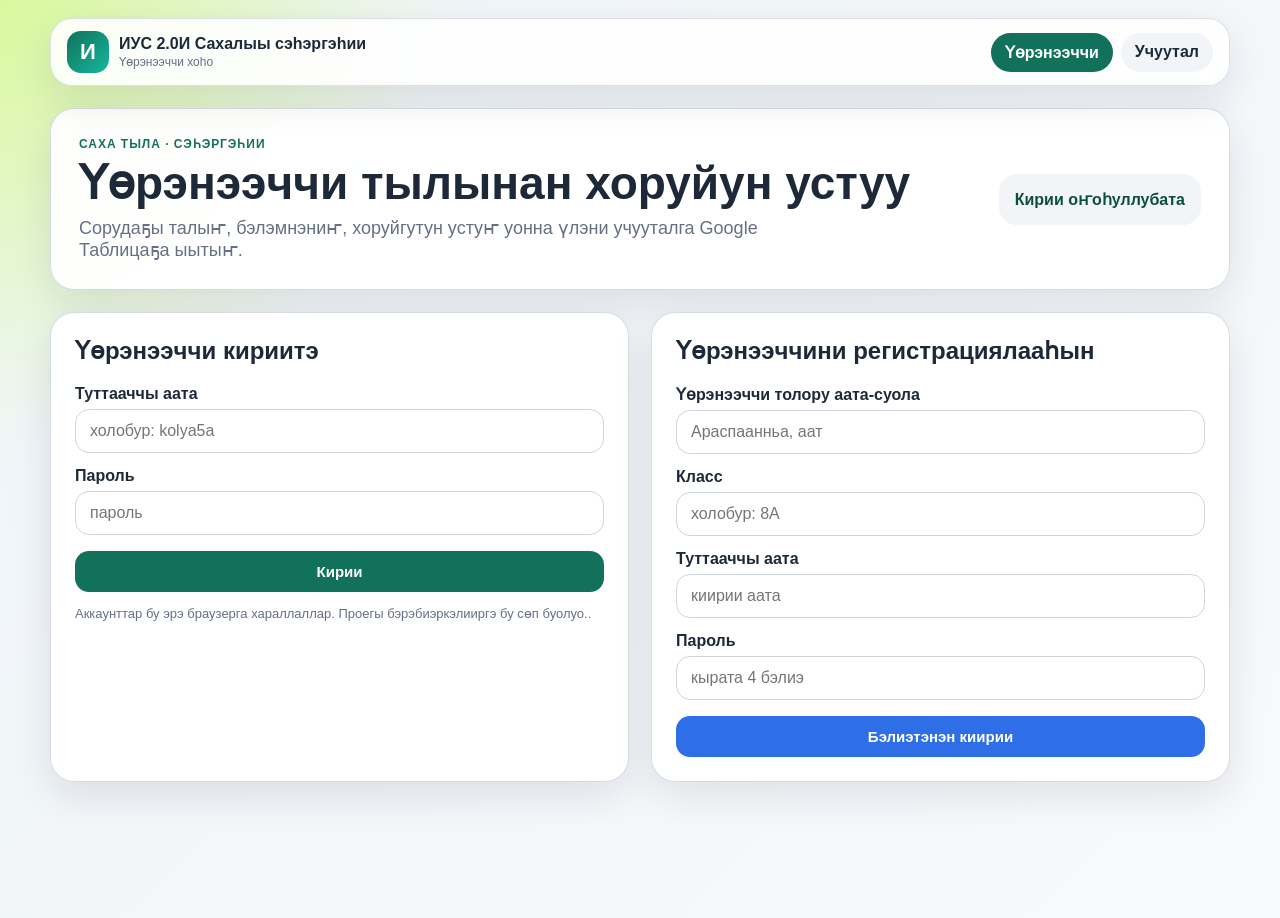
==== index.html @ 824a1661 "Update index.html" ====
<!DOCTYPE html>
<html lang="sah">
<head>
  <meta charset="UTF-8">
  <meta http-equiv="Cache-Control" content="no-cache, no-store, must-revalidate">
  <meta http-equiv="Pragma" content="no-cache">
  <meta http-equiv="Expires" content="0">
  <meta name="viewport" content="width=device-width, initial-scale=1.0">
  <title>ИУС 2.0 — ученик</title>
  <link rel="stylesheet" href="styles.css?v=20260622">
</head>
<body>
<header class="topbar">
  <a class="brand" href="index.html">
    <span class="brand-mark">И</span>
    <span><strong>ИУС 2.0И Сахалыы сэhэргэhии</strong><small>Үөрэнээччи хоhо</small></span>
  </a>
  <nav class="topnav">
    <a class="active" href="index.html">Үөрэнээччи</a>
    <a href="expert.html">Учуутал</a>
  </nav>
</header>

<main class="container wide">
  <section class="hero-card">
    <div>
      <p class="eyebrow">Саха тыла · сэһэргэһии</p>
      <h1>Үөрэнээччи тылынан хоруйун устуу</h1>
      <p class="lead">Сорудаҕы талыҥ, бэлэмнэниҥ, хоруйгутун устуҥ уонна үлэни учууталга Google Таблицаҕа ыытыҥ.</p>
    </div>
    <div class="status-card" id="session-status">Кирии оҥоһуллубата</div>
  </section>

  <section id="auth-view" class="grid two auth-grid">
    <div class="panel">
      <h2>Үөрэнээччи кириитэ</h2>
      <label>Туттааччы аата</label>
      <input id="login-name" type="text" placeholder="холобур: kolya5a" autocomplete="username">
      <label>Пароль</label>
      <input id="login-password" type="password" placeholder="пароль" autocomplete="current-password">
      <button class="primary full" onclick="loginUser()">Кирии</button>
      <p class="hint">Аккаунттар бу эрэ браузерга хараллаллар. Проегы бэрэбиэркэлииргэ бу сөп буолуо..</p>
    </div>
    <div class="panel">
      <h2>Үөрэнээччини регистрациялааһын</h2>
      <label>Үөрэнээччи толору аата-суола</label>
      <input id="reg-fullname" type="text" placeholder="Араспаанньа, аат">
      <label>Класс</label>
      <input id="reg-class" type="text" placeholder="холобур: 8А">
      <label>Туттааччы аата</label>
      <input id="reg-login" type="text" placeholder="киирии аата" autocomplete="username">
      <label>Пароль</label>
      <input id="reg-password" type="password" placeholder="кырата 4 бэлиэ" autocomplete="new-password">
      <button class="secondary full" onclick="registerUser()">Бэлиэтэнэн киирии</button>
    </div>
  </section>

  <section id="student-view" class="hidden">
    <div class="student-head panel compact">
      <div>
        <h2 id="student-title">Кабинет ученика</h2>
        <p class="muted" id="student-subtitle"></p>
      </div>
      <div class="student-actions">
        <button class="ghost" onclick="loadTasks(true)">🔄 Обновить задания</button>
        <button class="ghost" onclick="resetStudentProgress()">Сбросить</button>
        <button class="danger-light" onclick="logout()">Выйти</button>
      </div>
    </div>

    <div id="tabs" class="tabs" role="tablist" aria-label="Задания"></div>

    <div class="grid main-grid">
      <article id="task-content" class="task-box"></article>

      <aside class="controls-box">
        <div class="timer-card">
          <span id="timer-label">Бэлэмнэнии кэмэ</span>
          <strong id="time">01:00</strong>
        </div>
        <div class="buttons stacked">
          <button id="timer-btn" onclick="toggleTimer()">▶ Запустить таймер</button>
          <button id="ready-record-btn" class="ready-btn" onclick="startAnswerNow()">✅ Готов — начать запись</button>
          <button id="record-btn" class="record-off" onclick="toggleRecording()" disabled>🎙 Начать запись</button>
        </div>
        <p id="record-status" class="muted center">Можно ждать таймер или нажать «Готов — начать запись».</p>

        <div id="audio-playback-container" class="hidden result-box">
          <h3>Ответ записан</h3>
          <audio id="audio-playback" controls></audio>
          <label>Комментарий ученика</label>
          <textarea id="student-note" rows="4" placeholder="Комментарий для учителя"></textarea>
          <button id="send-submission-btn" class="primary full" onclick="sendSubmissionToTeacher()">📤 Отправить работу учителю</button>
          <button class="ghost full" onclick="downloadSubmission()">⬇ Скачать JSON запасной вариант</button>
          <p id="apps-script-status" class="hint"></p>
        </div>
      </aside>
    </div>
  </section>
</main>

<div id="toast" class="toast hidden"></div>
<script src="apps-script-config.js?v=20260622"></script>
<script>
const USERS_KEY = 'saha_exam_users_v3_clean';
const SESSION_KEY = 'saha_exam_session_v3_clean';
const APPS_SCRIPT_FALLBACK_MESSAGE = 'Apps Script не настроен. Проверьте apps-script-config.js';

let tasks = [];
let currentTaskId = '1';
let timer = null;
let timeLeft = 60;
let isPreparing = true;
let mediaRecorder = null;
let audioChunks = [];
let currentAudio = null;
let currentUser = null;
let activeStream = null;

const fallbackTasks = [
  {id:'1', tabTitle:'1 сорудах\nАаҕыы', title:'1 сорудах. Тиэкиһи ааҕыы', prepSeconds:60, answerSeconds:120, instruction:'Тиэкиһи болҕойон аах. 1 мүнүүтэ бэлэмнэн.', content:'Саха сылгыта – тымныыны тулуйар дьикти боруода.\n\nСаха сылгыта – аан дойдуга саамай тымныыны тулуйар дьиэ кыыла. Бу сылгылар тоҕус ый устата аһаҕас халлаан анныгар сылдьаллар, сиртэн-буортан астарын булуналлар.'},
  {id:'2', tabTitle:'2 сорудах\nКэпсээһин', title:'2 сорудах. Тиэкиһи кэпсээһин', prepSeconds:60, answerSeconds:180, instruction:'Аахпыт тиэкискин сиһилии кэпсээ.', content:'Кэпсээһин: сүрүн санааны, уратыны, түмүгү кэпсээ.'},
  {id:'3', tabTitle:'3 сорудах\nСэһэргээһии', title:'3 сорудах. Сэһэргээһии', prepSeconds:60, answerSeconds:180, instruction:'Тиэмэттэн биирин талан кэпсээҥ.', content:'1. Хартыынаны ойуулааһын.\n2. Проблемнай тиэмэ: Саха тыла — төрүт тыл.\n3. Олоххо буолбут түгэн.'},
  {id:'4', tabTitle:'4 сорудах\nКэпсэтии', title:'4 сорудах. Ыйытыыларга эппиэттээһин', prepSeconds:0, answerSeconds:180, instruction:'Ыйытыыларга толору хоруйу биэр.', content:'1. Саха тылын хайдах харыстыахха сөбүй?\n2. Оскуола хайдах көмөлөһүөн сөбүй?'}
];

function getAppsScriptUrl() {
  const rawUrl = String(window.APPS_SCRIPT_WEB_APP_URL || '').trim();
  if (!rawUrl) return '';
  return rawUrl.replace(/\/dev(\?.*)?$/, '/exec').replace(/\?.*$/, '');
}
function isAppsScriptConfigured() {
  const url = getAppsScriptUrl();
  return Boolean(url && url.startsWith('https://script.google.com/'));
}
function appsScriptJsonp(action, params = {}) {
  return new Promise((resolve, reject) => {
    if (!isAppsScriptConfigured()) return reject(new Error(APPS_SCRIPT_FALLBACK_MESSAGE));
    const callbackName = 'iusCb_' + Date.now() + '_' + Math.random().toString(36).slice(2);
    const query = new URLSearchParams({ action, callback: callbackName, _: Date.now().toString(), ...params });
    const script = document.createElement('script');
    const cleanup = () => { delete window[callbackName]; script.remove(); };
    window[callbackName] = data => { cleanup(); resolve(data); };
    script.onerror = () => { cleanup(); reject(new Error('Не удалось получить ответ Apps Script')); };
    script.src = getAppsScriptUrl() + '?' + query.toString();
    document.body.appendChild(script);
  });
}
function postToAppsScriptByForm(payload) {
  return new Promise((resolve, reject) => {
    if (!isAppsScriptConfigured()) return reject(new Error(APPS_SCRIPT_FALLBACK_MESSAGE));
    const iframeName = 'iusSubmitFrame_' + Date.now();
    const iframe = document.createElement('iframe');
    iframe.name = iframeName;
    iframe.style.display = 'none';
    const form = document.createElement('form');
    form.method = 'POST';
    form.action = getAppsScriptUrl();
    form.target = iframeName;
    form.enctype = 'application/x-www-form-urlencoded';
    form.style.display = 'none';
    const input = document.createElement('input');
    input.type = 'hidden';
    input.name = 'payload';
    input.value = JSON.stringify(payload);
    form.appendChild(input);
    let finished = false;
    const cleanup = () => setTimeout(() => { form.remove(); iframe.remove(); }, 1000);
    iframe.onload = () => { if (finished) return; finished = true; cleanup(); resolve(); };
    document.body.appendChild(iframe);
    document.body.appendChild(form);
    form.submit();
    setTimeout(() => { if (!finished) { finished = true; cleanup(); resolve(); } }, 4500);
  });
}
async function postAndVerify(payload, workId) {
  await postToAppsScriptByForm(payload);
  for (let i = 0; i < 6; i++) {
    await sleep(1000);
    try {
      const check = await appsScriptJsonp('get', { id: workId });
      if (check && check.ok && check.item) return check.item;
    } catch (e) {}
  }
  throw new Error('Работа не появилась в таблице. Проверьте Apps Script');
}
function sleep(ms) { return new Promise(r => setTimeout(r, ms)); }

function getUsers() { return JSON.parse(localStorage.getItem(USERS_KEY) || '[]'); }
function saveUsers(users) { localStorage.setItem(USERS_KEY, JSON.stringify(users)); }
async function hashPassword(value) {
  if (window.crypto && crypto.subtle) {
    const data = new TextEncoder().encode(value);
    const hash = await crypto.subtle.digest('SHA-256', data);
    return Array.from(new Uint8Array(hash)).map(b => b.toString(16).padStart(2, '0')).join('');
  }
  return btoa(unescape(encodeURIComponent(value)));
}
function makeId(prefix) { return prefix + '-' + Date.now().toString(36) + '-' + Math.random().toString(36).slice(2, 8); }
function showToast(message, type = 'ok') {
  const toast = document.getElementById('toast');
  toast.textContent = message;
  toast.className = 'toast ' + type;
  setTimeout(() => toast.className = 'toast hidden', 3500);
}
async function registerUser() {
  const fullName = document.getElementById('reg-fullname').value.trim();
  const className = document.getElementById('reg-class').value.trim();
  const login = document.getElementById('reg-login').value.trim().toLowerCase();
  const password = document.getElementById('reg-password').value;
  if (!fullName || !className || !login || !password) return showToast('Заполните все поля', 'error');
  if (password.length < 4) return showToast('Пароль минимум 4 символа', 'error');
  const users = getUsers();
  if (users.some(u => u.login === login)) return showToast('Такой логин уже есть', 'error');
  const user = { id: makeId('student'), role:'student', fullName, className, login, passwordHash: await hashPassword(password), createdAt: new Date().toISOString() };
  users.push(user); saveUsers(users);
  localStorage.setItem(SESSION_KEY, JSON.stringify({ userId: user.id }));
  startSession(user);
}
async function loginUser() {
  const login = document.getElementById('login-name').value.trim().toLowerCase();
  const passwordHash = await hashPassword(document.getElementById('login-password').value);
  const user = getUsers().find(u => u.login === login && u.passwordHash === passwordHash && u.role === 'student');
  if (!user) return showToast('Логин или пароль неверный', 'error');
  localStorage.setItem(SESSION_KEY, JSON.stringify({ userId: user.id }));
  startSession(user);
}
function restoreSession() {
  const session = JSON.parse(localStorage.getItem(SESSION_KEY) || 'null');
  if (!session) return;
  const user = getUsers().find(u => u.id === session.userId);
  if (user && user.role === 'student') startSession(user);
}
async function startSession(user) {
  currentUser = user;
  document.getElementById('auth-view').classList.add('hidden');
  document.getElementById('student-view').classList.remove('hidden');
  document.getElementById('session-status').textContent = `${user.fullName} · ${user.className}`;
  document.getElementById('student-title').textContent = `Кабинет ученика: ${user.fullName}`;
  document.getElementById('student-subtitle').textContent = `Класс: ${user.className}. Запишите и отправьте работу учителю.`;
  await loadTasks(false);
  updateAppsScriptStatus();
}
function logout() { localStorage.removeItem(SESSION_KEY); location.reload(); }
async function loadTasks(manual) {
  try {
    if (!isAppsScriptConfigured()) throw new Error(APPS_SCRIPT_FALLBACK_MESSAGE);
    const data = await appsScriptJsonp('listTasks');
    if (!data || !data.ok || !data.tasks || !data.tasks.length) throw new Error(data?.error || 'Задания не найдены');
    tasks = data.tasks;
    if (manual) showToast('Задания обновлены');
  } catch (error) {
    tasks = fallbackTasks;
    if (manual) showToast('Не удалось загрузить задания из таблицы, включены встроенные', 'warn');
  }
  currentTaskId = String(tasks[0]?.id || '1');
  renderTabs();
  renderTask();
}
function renderTabs() {
  const tabs = document.getElementById('tabs');
  tabs.innerHTML = tasks.map(task => `<button class="tab-btn ${String(task.id) === String(currentTaskId) ? 'active' : ''}" onclick="showTask('${escapeAttr(task.id)}')">${escapeHTML(task.tabTitle || task.title).replace(/\n/g, '<br>')}</button>`).join('');
}
function getCurrentTask() { return tasks.find(t => String(t.id) === String(currentTaskId)) || tasks[0] || fallbackTasks[0]; }
function renderTask() {
  const task = getCurrentTask();
  const hasImage = Boolean(task.image?.fileId || task.imageFileId || task.image?.directUrl);
  const imageBlock = hasImage
    ? `<div id="task-image-box" class="task-image-box"><div class="image-loading">🖼 Загружаем картинку задания...</div></div>`
    : '';

  document.getElementById('task-content').innerHTML = `
    <div class="task-header">
      <span class="badge">Задание ${escapeHTML(task.id)}</span>
      <h2>${escapeHTML(task.title)}</h2>
    </div>
    <p class="instruction"><em>${escapeHTML(task.instruction)}</em></p>
    ${imageBlock}
    <div class="content-body prewrap">${escapeHTML(task.content)}</div>
  `;

  if (hasImage) loadTaskImageForStudent(task);
  resetTimerLogic();
}

async function loadTaskImageForStudent(task) {
  const box = document.getElementById('task-image-box');
  if (!box) return;

  const showImage = (src) => {
    box.innerHTML = '';
    const img = document.createElement('img');
    img.src = src;
    img.alt = 'Картинка к заданию для описания';
    img.className = 'task-image';
    box.appendChild(img);
  };

  try {
    const response = await appsScriptJsonp('getTaskImage', { id: task.id });
    if (response && response.ok && response.dataUrl) {
      showImage(response.dataUrl);
      return;
    }
    throw new Error(response?.error || 'Картинка не получена');
  } catch (error) {
    if (task.image?.directUrl) {
      showImage(task.image.directUrl);
      return;
    }
    box.innerHTML = '<div class="image-error">Картинку не удалось загрузить. Нажмите «Обновить задания» или сообщите учителю.</div>';
  }
}
function showTask(id) { currentTaskId = String(id); renderTabs(); renderTask(); }
function resetTimerLogic() {
  clearInterval(timer); timer = null; stopRecordingIfNeeded(); currentAudio = null;
  const task = getCurrentTask();
  isPreparing = Number(task.prepSeconds || 0) > 0;
  timeLeft = isPreparing ? Number(task.prepSeconds) : Number(task.answerSeconds || 180);
  document.getElementById('timer-btn').innerText = '▶ Запустить таймер';
  document.getElementById('timer-label').innerText = isPreparing ? 'Бэлэмнэнии кэмэ' : 'Хоруйдууруҥ';
  document.getElementById('time').innerText = formatTime(timeLeft);
  document.getElementById('record-btn').disabled = isPreparing;
  document.getElementById('record-btn').innerText = '🎙 Начать запись';
  document.getElementById('record-btn').className = 'record-off';
  const readyBtn = document.getElementById('ready-record-btn');
  readyBtn.classList.toggle('hidden', !isPreparing); readyBtn.disabled = !isPreparing;
  document.getElementById('record-status').textContent = isPreparing ? 'Можно ждать таймер или нажать «Готов — начать запись».' : 'Можно сразу записывать ответ.';
  document.getElementById('audio-playback-container').classList.add('hidden');
  document.getElementById('audio-playback').removeAttribute('src');
  document.getElementById('student-note').value = '';
}
function formatTime(seconds) { const m = Math.floor(seconds / 60).toString().padStart(2,'0'); const s = (seconds % 60).toString().padStart(2,'0'); return `${m}:${s}`; }
function toggleTimer() {
  if (timer) { clearInterval(timer); timer = null; document.getElementById('timer-btn').innerText = '▶ Продолжить таймер'; }
  else { document.getElementById('timer-btn').innerText = '⏸ Остановить таймер'; timer = setInterval(updateTimer, 1000); }
}
function switchToAnswerMode(message) {
  clearInterval(timer); timer = null;
  const task = getCurrentTask();
  isPreparing = false; timeLeft = Number(task.answerSeconds || 180);
  document.getElementById('timer-label').innerText = 'Хоруйдууруҥ';
  document.getElementById('time').innerText = formatTime(timeLeft);
  document.getElementById('record-btn').disabled = false;
  document.getElementById('ready-record-btn').classList.add('hidden');
  document.getElementById('ready-record-btn').disabled = true;
  document.getElementById('record-status').textContent = message || 'Можно записывать ответ.';
}
async function startAnswerNow() {
  switchToAnswerMode('Запускаем запись ответа...');
  const started = await toggleRecording();
  if (started) { document.getElementById('timer-btn').innerText = '⏸ Остановить таймер'; timer = setInterval(updateTimer, 1000); }
  else { document.getElementById('timer-btn').innerText = '▶ Запустить таймер ответа'; }
}
function updateTimer() {
  if (timeLeft <= 0) {
    clearInterval(timer); timer = null;
    if (isPreparing) { showToast('Бэлэмнэнии кэмэ бүттэ!'); switchToAnswerMode('Нажмите кнопку записи и отвечайте вслух.'); }
    else { showToast('Бириэмэ бүттэ!', 'warn'); if (mediaRecorder && mediaRecorder.state === 'recording') stopRecordingIfNeeded(); }
    return;
  }
  timeLeft--; document.getElementById('time').innerText = formatTime(timeLeft);
}
function getSupportedMimeType() { return ['audio/webm;codecs=opus','audio/webm','audio/ogg;codecs=opus','audio/mp4'].find(t => window.MediaRecorder && MediaRecorder.isTypeSupported(t)) || ''; }
async function toggleRecording() {
  const recordBtn = document.getElementById('record-btn');
  if (!navigator.mediaDevices || !navigator.mediaDevices.getUserMedia) { showToast('Браузер не поддерживает микрофон', 'error'); return false; }
  if (recordBtn.classList.contains('record-off')) {
    try {
      audioChunks = [];
      const mimeType = getSupportedMimeType();
      activeStream = await navigator.mediaDevices.getUserMedia({ audio: true });
      mediaRecorder = new MediaRecorder(activeStream, mimeType ? { mimeType } : undefined);
      mediaRecorder.ondataavailable = e => { if (e.data && e.data.size > 0) audioChunks.push(e.data); };
      mediaRecorder.onstop = async () => {
        const type = mediaRecorder.mimeType || 'audio/webm';
        const audioBlob = new Blob(audioChunks, { type });
        const audioUrl = URL.createObjectURL(audioBlob);
        currentAudio = { blob: audioBlob, dataUrl: await blobToDataURL(audioBlob), mimeType: type, size: audioBlob.size };
        document.getElementById('audio-playback').src = audioUrl;
        document.getElementById('audio-playback-container').classList.remove('hidden');
        document.getElementById('record-status').textContent = 'Запись готова. Отправьте работу учителю.';
        stopTracks();
      };
      mediaRecorder.start();
      recordBtn.innerText = '⏹ Остановить запись';
      recordBtn.className = 'record-on';
      document.getElementById('record-status').textContent = 'Идёт запись ответа...';
      return true;
    } catch (error) {
      showToast('Разрешите доступ к микрофону', 'error');
      return false;
    }
  } else { stopRecordingIfNeeded(); return true; }
}
function stopRecordingIfNeeded() { if (mediaRecorder && mediaRecorder.state === 'recording') mediaRecorder.stop(); const b = document.getElementById('record-btn'); if (b) { b.innerText = '🎙 Начать запись'; b.className = 'record-off'; } }
function stopTracks() { if (activeStream) { activeStream.getTracks().forEach(t => t.stop()); activeStream = null; } }
function blobToDataURL(blob) { return new Promise((res, rej) => { const reader = new FileReader(); reader.onloadend = () => res(reader.result); reader.onerror = rej; reader.readAsDataURL(blob); }); }
function collectSubmission() {
  if (!currentAudio) return null;
  const task = getCurrentTask();
  const ext = currentAudio.mimeType.includes('ogg') ? 'ogg' : currentAudio.mimeType.includes('mp4') ? 'm4a' : 'webm';
  return { app:'saha-exam-v2', type:'student-submission', version:4, id:makeId('work'), createdAt:new Date().toISOString(), status:'sent', student:{ id:currentUser.id, fullName:currentUser.fullName, className:currentUser.className, login:currentUser.login }, task:{ id:task.id, title:task.title, instruction:task.instruction }, note:document.getElementById('student-note').value.trim(), audio:{ fileName:`answer-task-${task.id}.${ext}`, mimeType:currentAudio.mimeType, size:currentAudio.size, dataUrl:currentAudio.dataUrl } };
}
async function sendSubmissionToTeacher() {
  if (!currentAudio) return showToast('Сначала запишите ответ', 'error');
  if (!isAppsScriptConfigured()) return showToast(APPS_SCRIPT_FALLBACK_MESSAGE, 'error');
  const btn = document.getElementById('send-submission-btn'); const old = btn.textContent; btn.disabled = true; btn.textContent = 'Отправляем...';
  try {
    const submission = collectSubmission(); submission.sentAt = new Date().toISOString();
    const saved = await postAndVerify({ action:'submit', submission }, submission.id);
    if (saved.status === 'audio_error') showToast('Работа пришла, но аудио с ошибкой: ' + (saved.audioError || ''), 'warn');
    else showToast('Работа отправлена учителю');
    document.getElementById('apps-script-status').textContent = 'Работа есть в Google Таблице. Статус: ' + (saved.status || 'sent');
  } catch (error) { showToast(error.message || 'Не удалось отправить', 'error'); }
  finally { btn.disabled = false; btn.textContent = old; }
}
function downloadSubmission() { const s = collectSubmission(); if (!s) return showToast('Сначала запишите ответ', 'error'); downloadJSON(s, `работа_${currentUser.fullName.replace(/[^А-Яа-яA-Za-z0-9_-]+/g,'_')}_${s.task.id}.json`); }
function downloadJSON(data, filename) { const blob = new Blob([JSON.stringify(data, null, 2)], {type:'application/json;charset=utf-8'}); const url = URL.createObjectURL(blob); const a = document.createElement('a'); a.href=url; a.download=filename; document.body.appendChild(a); a.click(); a.remove(); URL.revokeObjectURL(url); }
function resetStudentProgress() { renderTask(); showToast('Задание сброшено'); }
function updateAppsScriptStatus() { const s = document.getElementById('apps-script-status'); if (s) s.textContent = isAppsScriptConfigured() ? 'Google Таблица подключена.' : 'Google Таблица не настроена.'; }
function escapeHTML(v) { return String(v ?? '').replace(/[&<>'"]/g, ch => ({'&':'&amp;','<':'&lt;','>':'&gt;',"'":'&#39;','"':'&quot;'}[ch])); }
function escapeAttr(v) { return String(v ?? '').replace(/[\\']/g, '\\$&').replace(/</g, '&lt;'); }
restoreSession();
</script>
</body>
</html>
---- styles.css ----
:root {
  --bg: #eef4f8;
  --card: #ffffff;
  --text: #1d2939;
  --muted: #667085;
  --line: #d0d5dd;
  --primary: #12715b;
  --primary-dark: #0b4f41;
  --secondary: #2e6ee6;
  --danger: #d92d20;
  --warning: #f79009;
  --ok-bg: #ecfdf3;
  --bad-bg: #fef3f2;
  --shadow: 0 14px 40px rgba(16, 24, 40, 0.10);
}
* { box-sizing: border-box; }
body {
  margin: 0;
  font-family: Arial, "Noto Sans", sans-serif;
  background: radial-gradient(circle at top left, #d9f99d 0, transparent 28%), linear-gradient(135deg, #eef4f8 0%, #f8fafc 100%);
  color: var(--text);
  min-height: 100vh;
}
a { color: var(--secondary); text-decoration: none; }
a:hover { text-decoration: underline; }
.topbar {
  width: min(1180px, calc(100% - 32px));
  margin: 18px auto 0;
  display: flex;
  justify-content: space-between;
  align-items: center;
  gap: 16px;
  background: rgba(255,255,255,0.88);
  backdrop-filter: blur(8px);
  border: 1px solid rgba(208,213,221,0.75);
  border-radius: 22px;
  padding: 12px 16px;
  box-shadow: var(--shadow);
}
.brand { display: inline-flex; align-items: center; gap: 10px; color: var(--text); }
.brand:hover { text-decoration: none; }
.brand-mark { width: 42px; height: 42px; border-radius: 14px; background: linear-gradient(135deg, var(--primary), #15b79e); color: white; display: grid; place-items: center; font-weight: 800; font-size: 22px; }
.brand small { display: block; color: var(--muted); font-size: 12px; margin-top: 2px; }
.topnav { display: flex; gap: 8px; flex-wrap: wrap; justify-content: flex-end; }
.topnav a { color: var(--text); padding: 10px 14px; border-radius: 999px; background: #f2f4f7; font-weight: 700; }
.topnav a.active, .topnav a:hover { background: var(--primary); color: white; text-decoration: none; }
.container { width: min(1180px, calc(100% - 32px)); margin: 22px auto 40px; }
.container.wide { max-width: 1180px; }
.hero-card, .panel, .task-box, .controls-box { background: rgba(255,255,255,0.95); border: 1px solid rgba(208,213,221,0.85); border-radius: 24px; box-shadow: var(--shadow); }
.hero-card { padding: 28px; display: flex; justify-content: space-between; align-items: center; gap: 24px; margin-bottom: 22px; }
.eyebrow { margin: 0 0 8px; color: var(--primary); text-transform: uppercase; letter-spacing: .08em; font-size: 12px; font-weight: 800; }
h1, h2, h3 { color: #1d2939; }
h1 { margin: 0 0 10px; font-size: clamp(28px, 4vw, 46px); line-height: 1.05; }
h2 { margin-top: 0; }
.lead { color: var(--muted); font-size: 18px; margin: 0; max-width: 760px; }
.muted, .hint { color: var(--muted); }
.hint { font-size: 13px; line-height: 1.45; }
.center { text-align: center; }
.status-card { min-width: 190px; padding: 16px; background: #f2f4f7; border-radius: 18px; text-align: center; font-weight: 800; color: var(--primary-dark); }
.grid { display: grid; gap: 22px; }
.grid.two { grid-template-columns: repeat(2, minmax(0, 1fr)); }
.grid.three { grid-template-columns: repeat(3, minmax(0, 1fr)); }
.main-grid { grid-template-columns: minmax(0, 1fr) 360px; align-items: start; }
.teacher-grid { grid-template-columns: 360px minmax(0, 1fr); align-items: start; }
.task-editor-grid { grid-template-columns: 340px minmax(0, 1fr); align-items: start; }
.panel { padding: 24px; }
.panel.compact { display: flex; justify-content: space-between; align-items: center; gap: 16px; margin-bottom: 22px; }
label { display: block; margin: 14px 0 6px; font-weight: 700; }
input, select, textarea { width: 100%; border: 1px solid var(--line); border-radius: 14px; padding: 12px 14px; font: inherit; background: white; color: var(--text); }
textarea { resize: vertical; }
input:focus, select:focus, textarea:focus { outline: 3px solid rgba(18,113,91,.16); border-color: var(--primary); }
button, .button-link { border: 0; border-radius: 14px; padding: 12px 18px; cursor: pointer; font-weight: 800; font-size: 15px; background: #e4e7ec; color: var(--text); transition: transform .08s ease, filter .15s ease; text-align: center; display: inline-block; }
button:hover, .button-link:hover { filter: brightness(.98); text-decoration: none; }
button:active { transform: translateY(1px); }
button:disabled { background: #d0d5dd !important; color: #667085 !important; cursor: not-allowed; }
button.primary, .button-link.primary { background: var(--primary); color: white; }
button.secondary, .button-link.secondary { background: var(--secondary); color: white; }
button.ghost { background: #f2f4f7; color: #344054; }
button.danger-light { background: #fee4e2; color: var(--danger); }
.full { width: 100%; margin-top: 16px; }
.buttons { display: flex; gap: 12px; justify-content: center; flex-wrap: wrap; }
.buttons.stacked { flex-direction: column; }
.hidden { display: none !important; }
.auth-grid { align-items: stretch; }
.tabs { display: grid; grid-template-columns: repeat(4, minmax(0, 1fr)); gap: 10px; margin-bottom: 18px; }
.tab-btn { padding: 14px 10px; border-radius: 18px; background: #e4e7ec; text-align: center; white-space: normal; line-height: 1.25; }
.tab-btn.active { background: var(--primary); color: white; }
.task-box { padding: 28px; min-height: 420px; line-height: 1.75; }
.task-header { display: flex; gap: 14px; align-items: center; flex-wrap: wrap; }
.badge { display: inline-flex; padding: 6px 10px; border-radius: 999px; background: #d1fadf; color: var(--primary-dark); font-weight: 800; font-size: 13px; }
.instruction { color: #344054; border-left: 5px solid var(--secondary); padding: 14px 16px; background: #f8fbff; border-radius: 12px; }
.content-body { margin-top: 20px; font-size: 1.12em; line-height: 1.7; }
.prewrap { white-space: pre-wrap; }
.controls-box { padding: 22px; position: sticky; top: 16px; }
.timer-card { display: grid; place-items: center; gap: 8px; background: #f8fafc; border: 1px solid var(--line); border-radius: 20px; padding: 20px; margin-bottom: 16px; }
.timer-card span { color: var(--muted); font-weight: 700; }
.timer-card strong { color: var(--danger); font-size: 44px; letter-spacing: .03em; }
.record-off { background: var(--danger); color: white; }
.record-on { background: #b42318; color: white; animation: blink 1s infinite; }
.ready-btn { background: #fef0c7; color: #93370d; }
.result-box { margin-top: 18px; background: #f8fafc; padding: 16px; border-radius: 18px; border: 1px dashed var(--primary); white-space: pre-wrap; }
audio { width: 100%; margin: 10px 0; }
.full-audio { margin-top: 0; }
.file-drop { display: grid; place-items: center; min-height: 118px; border: 2px dashed var(--secondary); border-radius: 18px; background: #eff6ff; color: var(--secondary); text-align: center; cursor: pointer; margin: 12px 0 16px; }
.file-drop input { display: none; }
.file-drop span { font-weight: 800; }
.protocol-panel { padding: 26px; }
.protocol-header { display: flex; justify-content: space-between; gap: 18px; align-items: flex-start; border-bottom: 1px solid var(--line); padding-bottom: 18px; margin-bottom: 18px; }
.protocol-header h1 { font-size: clamp(22px, 3vw, 34px); }
.verdict-card { min-width: 180px; padding: 14px; border-radius: 18px; background: #f2f4f7; color: var(--muted); text-align: center; font-weight: 900; }
.verdict-card.ok { background: var(--ok-bg); color: var(--primary); }
.verdict-card.bad { background: var(--bad-bg); color: var(--danger); }
.student-form label { margin: 0; }
.student-form input { margin-top: 6px; }
.criteria-list { margin-top: 24px; }
.criteria-group { padding: 16px; border: 1px solid var(--line); border-radius: 18px; margin-bottom: 14px; background: #fcfcfd; }
.criteria-group h3 { margin: 0 0 10px; }
.criterion { display: grid; grid-template-columns: 26px 1fr auto; align-items: center; gap: 10px; margin: 0; padding: 9px 0; border-top: 1px solid #edf0f4; font-weight: 500; }
.criterion:first-of-type { border-top: 0; }
.criterion input { width: 18px; height: 18px; }
.criterion em { color: var(--muted); font-style: normal; font-weight: 800; }
.score-footer { display: flex; justify-content: space-between; gap: 14px; background: #f8fafc; border-radius: 20px; padding: 18px; margin-top: 18px; }
.score-footer span { display: block; color: var(--muted); }
.score-footer strong { font-size: 24px; }
.print-comment { margin-top: 18px; padding: 16px; border-radius: 18px; border: 1px solid var(--line); }
.protocol-actions { margin-top: 18px; justify-content: flex-start; }
.work-list { display: grid; gap: 10px; margin-top: 14px; }
.work-card { display: grid; gap: 6px; padding: 12px; border: 1px solid var(--line); border-radius: 14px; background: #fcfcfd; }
.work-card span, .work-card small { color: var(--muted); font-size: 13px; }
.work-card em { color: var(--primary); font-style: normal; font-weight: 800; font-size: 13px; }
.status-line { margin-top: 12px; padding: 10px 12px; border-radius: 12px; background: #f8fafc; }
.status-line.error, .error-text { color: var(--danger); }
.status-line.warn { color: #93370d; background: #fffaeb; }
.task-editor-panel { margin-top: 22px; }
.editor-form { background: #f8fafc; border: 1px solid var(--line); border-radius: 18px; padding: 18px; }
.toast { position: fixed; right: 20px; bottom: 20px; max-width: min(420px, calc(100% - 40px)); padding: 14px 18px; border-radius: 16px; box-shadow: var(--shadow); background: var(--primary); color: white; font-weight: 800; z-index: 1000; }
.toast.error { background: var(--danger); }
.toast.warn { background: var(--warning); color: #111; }
@keyframes blink { 0%{opacity:1} 50%{opacity:.58} 100%{opacity:1} }
@media (max-width: 900px) {
  .topbar, .hero-card, .panel.compact { flex-direction: column; align-items: stretch; }
  .grid.two, .grid.three, .main-grid, .teacher-grid, .task-editor-grid { grid-template-columns: 1fr; }
  .controls-box { position: static; }
  .tabs { grid-template-columns: repeat(2, minmax(0, 1fr)); }
  .protocol-header, .score-footer { flex-direction: column; }
}
@media (max-width: 560px) {
  .topbar, .container { width: min(100% - 18px, 1180px); }
  .hero-card, .panel, .task-box, .controls-box { border-radius: 18px; padding: 18px; }
  .timer-card strong { font-size: 36px; }
  .tabs { grid-template-columns: 1fr; }
  .topnav a { width: 100%; text-align: center; }
}
@media print {
  body { background: white; }
  .topbar, .hero-card, .no-print, .teacher-head, #auth-view, .toast { display: none !important; }
  .container { width: 100%; margin: 0; }
  .teacher-grid { display: block; }
  .protocol-panel { box-shadow: none; border: 0; padding: 0; }
  .criterion { break-inside: avoid; }
}

/* Картинки к заданиям */
.task-image-box {
    margin: 18px 0;
    padding: 14px;
    border: 1px solid var(--line);
    border-radius: 18px;
    background: #f8fafc;
}
.task-image-title {
    font-weight: 900;
    margin-bottom: 10px;
    color: var(--primary-dark);
}
.task-image-box img,
.task-image-preview {
    display: block;
    width: 100%;
    max-height: 520px;
    object-fit: contain;
    border-radius: 16px;
    border: 1px solid var(--line);
    background: white;
}
.image-upload-box {
    margin-top: 8px;
    padding: 14px;
    border: 1px dashed var(--secondary);
    border-radius: 18px;
    background: #eff6ff;
}
.image-upload-box input[type="file"] {
    background: white;
}
.task-image-preview {
    margin: 12px 0;
    max-height: 360px;
}
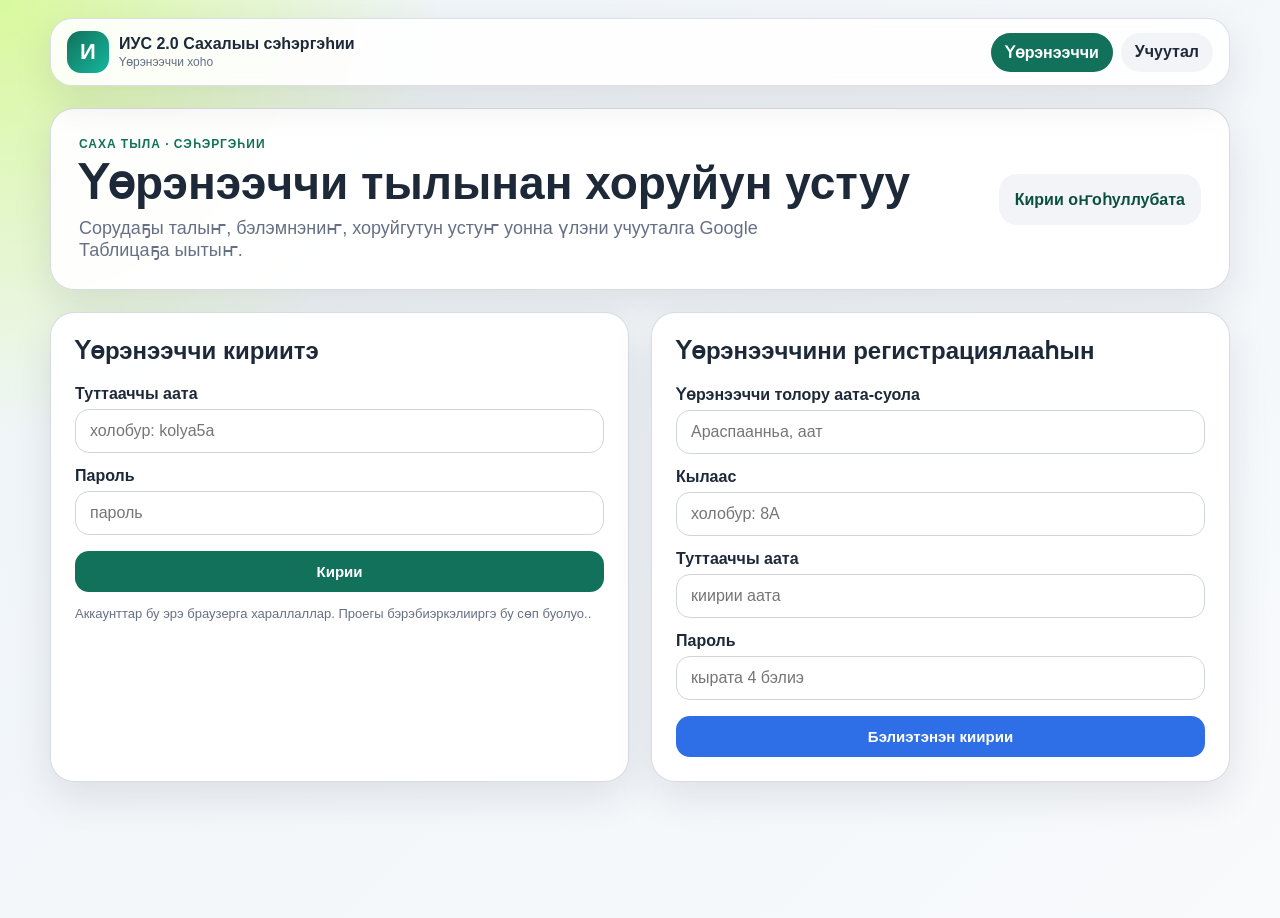
==== commit c184b579: "Update index.html" ====
--- a/index.html
+++ b/index.html
@@ -13,7 +13,7 @@
 <header class="topbar">
   <a class="brand" href="index.html">
     <span class="brand-mark">И</span>
-    <span><strong>ИУС 2.0И Сахалыы сэhэргэhии</strong><small>Үөрэнээччи хоhо</small></span>
+    <span><strong>ИУС 2.0 Сахалыы сэhэргэhии</strong><small>Үөрэнээччи хоhо</small></span>
   </a>
   <nav class="topnav">
     <a class="active" href="index.html">Үөрэнээччи</a>
@@ -45,7 +45,7 @@
       <h2>Үөрэнээччини регистрациялааһын</h2>
       <label>Үөрэнээччи толору аата-суола</label>
       <input id="reg-fullname" type="text" placeholder="Араспаанньа, аат">
-      <label>Класс</label>
+      <label>Кылаас</label>
       <input id="reg-class" type="text" placeholder="холобур: 8А">
       <label>Туттааччы аата</label>
       <input id="reg-login" type="text" placeholder="киирии аата" autocomplete="username">
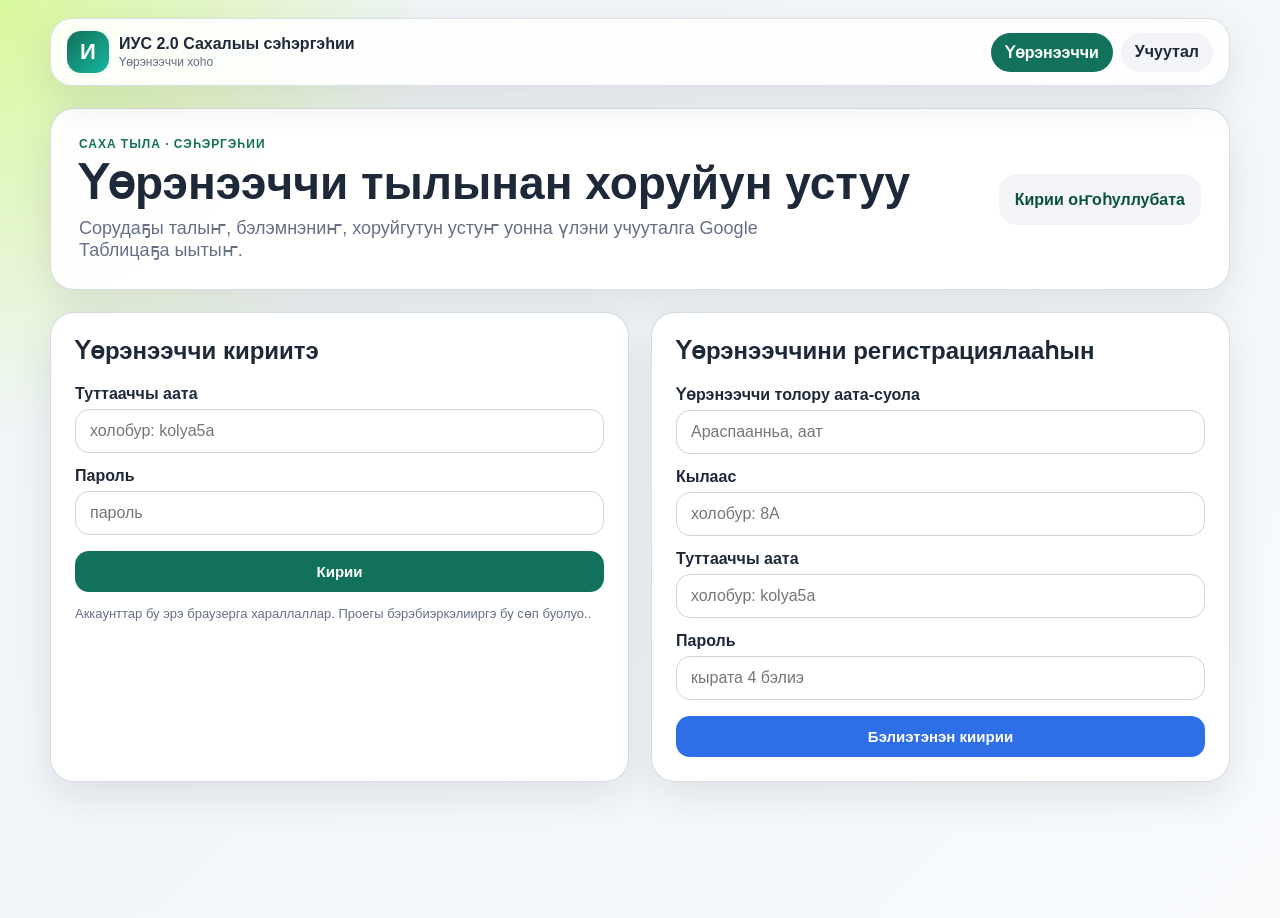
==== commit c7492691: "Update index.html" ====
--- a/index.html
+++ b/index.html
@@ -48,7 +48,7 @@
       <label>Кылаас</label>
       <input id="reg-class" type="text" placeholder="холобур: 8А">
       <label>Туттааччы аата</label>
-      <input id="reg-login" type="text" placeholder="киирии аата" autocomplete="username">
+      <input id="reg-login" type="text" placeholder="холобур: kolya5a" autocomplete="username">
       <label>Пароль</label>
       <input id="reg-password" type="password" placeholder="кырата 4 бэлиэ" autocomplete="new-password">
       <button class="secondary full" onclick="registerUser()">Бэлиэтэнэн киирии</button>
@@ -58,17 +58,17 @@
   <section id="student-view" class="hidden">
     <div class="student-head panel compact">
       <div>
-        <h2 id="student-title">Кабинет ученика</h2>
+        <h2 id="student-title">Үөрэнээччи хоhо</h2>
         <p class="muted" id="student-subtitle"></p>
       </div>
       <div class="student-actions">
-        <button class="ghost" onclick="loadTasks(true)">🔄 Обновить задания</button>
-        <button class="ghost" onclick="resetStudentProgress()">Сбросить</button>
-        <button class="danger-light" onclick="logout()">Выйти</button>
+        <button class="ghost" onclick="loadTasks(true)">🔄 Сорудахтары саҥардыҥ</button>
+        <button class="ghost" onclick="resetStudentProgress()">Төннөрүҥ</button>
+        <button class="danger-light" onclick="logout()">Тахсыы</button>
       </div>
     </div>
 
-    <div id="tabs" class="tabs" role="tablist" aria-label="Задания"></div>
+    <div id="tabs" class="tabs" role="tablist" aria-label="Срудахтар"></div>
 
     <div class="grid main-grid">
       <article id="task-content" class="task-box"></article>
@@ -79,19 +79,19 @@
           <strong id="time">01:00</strong>
         </div>
         <div class="buttons stacked">
-          <button id="timer-btn" onclick="toggleTimer()">▶ Запустить таймер</button>
-          <button id="ready-record-btn" class="ready-btn" onclick="startAnswerNow()">✅ Готов — начать запись</button>
-          <button id="record-btn" class="record-off" onclick="toggleRecording()" disabled>🎙 Начать запись</button>
+          <button id="timer-btn" onclick="toggleTimer()">▶ Таймеры холбооҥ</button>
+          <button id="ready-record-btn" class="ready-btn" onclick="startAnswerNow()">✅ Бэлэммин — устууну саҕалыахха</button>
+          <button id="record-btn" class="record-off" onclick="toggleRecording()" disabled>🎙 Устууну саҕалааҥ</button>
         </div>
-        <p id="record-status" class="muted center">Можно ждать таймер или нажать «Готов — начать запись».</p>
+        <p id="record-status" class="muted center">Таймеры күүтэ түһүөххэ эбэтэр «Бэлэммин — устууну саҕалыахха» баттааҥ.</p>
 
         <div id="audio-playback-container" class="hidden result-box">
-          <h3>Ответ записан</h3>
+          <h3>Хоруй уһулунна</h3>
           <audio id="audio-playback" controls></audio>
-          <label>Комментарий ученика</label>
-          <textarea id="student-note" rows="4" placeholder="Комментарий для учителя"></textarea>
-          <button id="send-submission-btn" class="primary full" onclick="sendSubmissionToTeacher()">📤 Отправить работу учителю</button>
-          <button class="ghost full" onclick="downloadSubmission()">⬇ Скачать JSON запасной вариант</button>
+          <label>Үөрэнээччи санаата</label>
+          <textarea id="student-note" rows="4" placeholder="Учууталга санааны халларыы"></textarea>
+          <button id="send-submission-btn" class="primary full" onclick="sendSubmissionToTeacher()">📤 Үлэни учууталга ыытыҥ</button>
+          <button class="ghost full" onclick="downloadSubmission()">⬇ JSON скачайдыыр эбии вариант</button>
           <p id="apps-script-status" class="hint"></p>
         </div>
       </aside>
@@ -141,7 +141,7 @@
     const script = document.createElement('script');
     const cleanup = () => { delete window[callbackName]; script.remove(); };
     window[callbackName] = data => { cleanup(); resolve(data); };
-    script.onerror = () => { cleanup(); reject(new Error('Не удалось получить ответ Apps Script')); };
+    script.onerror = () => { cleanup(); reject(new Error('Apps Script хоруйун ылар кыаллыбата')); };
     script.src = getAppsScriptUrl() + '?' + query.toString();
     document.body.appendChild(script);
   });
@@ -182,7 +182,7 @@
       if (check && check.ok && check.item) return check.item;
     } catch (e) {}
   }
-  throw new Error('Работа не появилась в таблице. Проверьте Apps Script');
+  throw new Error('Үлэ таблицаҕа тахсыбата. Бука диэн, Apps Script-ы бэрэбиэркэлээҥ');
 }
 function sleep(ms) { return new Promise(r => setTimeout(r, ms)); }
 
@@ -208,10 +208,10 @@
   const className = document.getElementById('reg-class').value.trim();
   const login = document.getElementById('reg-login').value.trim().toLowerCase();
   const password = document.getElementById('reg-password').value;
-  if (!fullName || !className || !login || !password) return showToast('Заполните все поля', 'error');
-  if (password.length < 4) return showToast('Пароль минимум 4 символа', 'error');
+  if (!fullName || !className || !login || !password) return showToast('Бары күүлэри толоруҥ', 'error');
+  if (password.length < 4) return showToast('Пароль кырата 4 бэлиэлээх буолуохтаах', 'error');
   const users = getUsers();
-  if (users.some(u => u.login === login)) return showToast('Такой логин уже есть', 'error');
+  if (users.some(u => u.login === login)) return showToast('Инник логин баар', 'error');
   const user = { id: makeId('student'), role:'student', fullName, className, login, passwordHash: await hashPassword(password), createdAt: new Date().toISOString() };
   users.push(user); saveUsers(users);
   localStorage.setItem(SESSION_KEY, JSON.stringify({ userId: user.id }));
@@ -221,7 +221,7 @@
   const login = document.getElementById('login-name').value.trim().toLowerCase();
   const passwordHash = await hashPassword(document.getElementById('login-password').value);
   const user = getUsers().find(u => u.login === login && u.passwordHash === passwordHash && u.role === 'student');
-  if (!user) return showToast('Логин или пароль неверный', 'error');
+  if (!user) return showToast('Киирэр аат эбэтэр пароль сыыһа', 'error');
   localStorage.setItem(SESSION_KEY, JSON.stringify({ userId: user.id }));
   startSession(user);
 }
@@ -237,7 +237,7 @@
   document.getElementById('student-view').classList.remove('hidden');
   document.getElementById('session-status').textContent = `${user.fullName} · ${user.className}`;
   document.getElementById('student-title').textContent = `Кабинет ученика: ${user.fullName}`;
-  document.getElementById('student-subtitle').textContent = `Класс: ${user.className}. Запишите и отправьте работу учителю.`;
+  document.getElementById('student-subtitle').textContent = `Класс: ${user.className}. Үлэни устуҥ уонна учууталга ыытыҥ.`;
   await loadTasks(false);
   updateAppsScriptStatus();
 }
@@ -246,12 +246,12 @@
   try {
     if (!isAppsScriptConfigured()) throw new Error(APPS_SCRIPT_FALLBACK_MESSAGE);
     const data = await appsScriptJsonp('listTasks');
-    if (!data || !data.ok || !data.tasks || !data.tasks.length) throw new Error(data?.error || 'Задания не найдены');
+    if (!data || !data.ok || !data.tasks || !data.tasks.length) throw new Error(data?.error || 'Сорудахтар көстүбэтилэр');
     tasks = data.tasks;
-    if (manual) showToast('Задания обновлены');
+    if (manual) showToast('Сорудахтар саҥардылыннылар');
   } catch (error) {
     tasks = fallbackTasks;
-    if (manual) showToast('Не удалось загрузить задания из таблицы, включены встроенные', 'warn');
+    if (manual) showToast('аблицатан сорудахтары угар кыаллыбата, ис сорудахтар холбоннулар.', 'warn');
   }
   currentTaskId = String(tasks[0]?.id || '1');
   renderTabs();
@@ -266,12 +266,12 @@
   const task = getCurrentTask();
   const hasImage = Boolean(task.image?.fileId || task.imageFileId || task.image?.directUrl);
   const imageBlock = hasImage
-    ? `<div id="task-image-box" class="task-image-box"><div class="image-loading">🖼 Загружаем картинку задания...</div></div>`
+    ? `<div id="task-image-box" class="task-image-box"><div class="image-loading">🖼 Сорудах хартыынатын угабыт...</div></div>`
     : '';
 
   document.getElementById('task-content').innerHTML = `
     <div class="task-header">
-      <span class="badge">Задание ${escapeHTML(task.id)}</span>
+      <span class="badge">Сорудах ${escapeHTML(task.id)}</span>
       <h2>${escapeHTML(task.title)}</h2>
     </div>
     <p class="instruction"><em>${escapeHTML(task.instruction)}</em></p>
@@ -291,7 +291,7 @@
     box.innerHTML = '';
     const img = document.createElement('img');
     img.src = src;
-    img.alt = 'Картинка к заданию для описания';
+    img.alt = 'Ойуулааһын сорудаҕын хартыыната';
     img.className = 'task-image';
     box.appendChild(img);
   };
@@ -302,13 +302,13 @@
       showImage(response.dataUrl);
       return;
     }
-    throw new Error(response?.error || 'Картинка не получена');
+    throw new Error(response?.error || 'Хартыына тутулла илик');
   } catch (error) {
     if (task.image?.directUrl) {
       showImage(task.image.directUrl);
       return;
     }
-    box.innerHTML = '<div class="image-error">Картинку не удалось загрузить. Нажмите «Обновить задания» или сообщите учителю.</div>';
+    box.innerHTML = '<div class="image-error">Хартыынаны угар кыаллыбата. «Сорудахтары саҥардыҥ» баттааҥ эбэтэр учууталга биллэриҥ.</div>';
   }
 }
 function showTask(id) { currentTaskId = String(id); renderTabs(); renderTask(); }
@@ -317,23 +317,23 @@
   const task = getCurrentTask();
   isPreparing = Number(task.prepSeconds || 0) > 0;
   timeLeft = isPreparing ? Number(task.prepSeconds) : Number(task.answerSeconds || 180);
-  document.getElementById('timer-btn').innerText = '▶ Запустить таймер';
+  document.getElementById('timer-btn').innerText = '▶ Устууну саҕалааҥ';
   document.getElementById('timer-label').innerText = isPreparing ? 'Бэлэмнэнии кэмэ' : 'Хоруйдууруҥ';
   document.getElementById('time').innerText = formatTime(timeLeft);
   document.getElementById('record-btn').disabled = isPreparing;
-  document.getElementById('record-btn').innerText = '🎙 Начать запись';
+  document.getElementById('record-btn').innerText = '🎙 Устууну саҕалааҥ';
   document.getElementById('record-btn').className = 'record-off';
   const readyBtn = document.getElementById('ready-record-btn');
   readyBtn.classList.toggle('hidden', !isPreparing); readyBtn.disabled = !isPreparing;
-  document.getElementById('record-status').textContent = isPreparing ? 'Можно ждать таймер или нажать «Готов — начать запись».' : 'Можно сразу записывать ответ.';
+  document.getElementById('record-status').textContent = isPreparing ? 'Таймеры күүтэ түһүөххэ эбэтэр «Бэлэммин — устууну саҕалыахха» баттааҥ.' : 'Хоруйу тута устуохха сөп.';
   document.getElementById('audio-playback-container').classList.add('hidden');
   document.getElementById('audio-playback').removeAttribute('src');
   document.getElementById('student-note').value = '';
 }
 function formatTime(seconds) { const m = Math.floor(seconds / 60).toString().padStart(2,'0'); const s = (seconds % 60).toString().padStart(2,'0'); return `${m}:${s}`; }
 function toggleTimer() {
-  if (timer) { clearInterval(timer); timer = null; document.getElementById('timer-btn').innerText = '▶ Продолжить таймер'; }
-  else { document.getElementById('timer-btn').innerText = '⏸ Остановить таймер'; timer = setInterval(updateTimer, 1000); }
+  if (timer) { clearInterval(timer); timer = null; document.getElementById('timer-btn').innerText = '▶ Таймеры салҕааҥ'; }
+  else { document.getElementById('timer-btn').innerText = '⏸ Таймеры тохтотуҥ'; timer = setInterval(updateTimer, 1000); }
 }
 function switchToAnswerMode(message) {
   clearInterval(timer); timer = null;
@@ -344,18 +344,18 @@
   document.getElementById('record-btn').disabled = false;
   document.getElementById('ready-record-btn').classList.add('hidden');
   document.getElementById('ready-record-btn').disabled = true;
-  document.getElementById('record-status').textContent = message || 'Можно записывать ответ.';
+  document.getElementById('record-status').textContent = message || 'Хоруйу устуохха сөп.';
 }
 async function startAnswerNow() {
-  switchToAnswerMode('Запускаем запись ответа...');
+  switchToAnswerMode('Хоруй устуутун саҕалыыбыт...');
   const started = await toggleRecording();
-  if (started) { document.getElementById('timer-btn').innerText = '⏸ Остановить таймер'; timer = setInterval(updateTimer, 1000); }
-  else { document.getElementById('timer-btn').innerText = '▶ Запустить таймер ответа'; }
+  if (started) { document.getElementById('timer-btn').innerText = '⏸ Таймеры тохтотуҥ'; timer = setInterval(updateTimer, 1000); }
+  else { document.getElementById('timer-btn').innerText = '▶ Хоруй таймерын холбооҥ'; }
 }
 function updateTimer() {
   if (timeLeft <= 0) {
     clearInterval(timer); timer = null;
-    if (isPreparing) { showToast('Бэлэмнэнии кэмэ бүттэ!'); switchToAnswerMode('Нажмите кнопку записи и отвечайте вслух.'); }
+    if (isPreparing) { showToast('Бэлэмнэнии кэмэ бүттэ!'); switchToAnswerMode('Устуу кнопкатын баттааҥ уонна куоласкытынан хоруйдааҥ.'); }
     else { showToast('Бириэмэ бүттэ!', 'warn'); if (mediaRecorder && mediaRecorder.state === 'recording') stopRecordingIfNeeded(); }
     return;
   }
@@ -364,7 +364,7 @@
 function getSupportedMimeType() { return ['audio/webm;codecs=opus','audio/webm','audio/ogg;codecs=opus','audio/mp4'].find(t => window.MediaRecorder && MediaRecorder.isTypeSupported(t)) || ''; }
 async function toggleRecording() {
   const recordBtn = document.getElementById('record-btn');
-  if (!navigator.mediaDevices || !navigator.mediaDevices.getUserMedia) { showToast('Браузер не поддерживает микрофон', 'error'); return false; }
+  if (!navigator.mediaDevices || !navigator.mediaDevices.getUserMedia) { showToast('Браузер микрофону өйөөбөт', 'error'); return false; }
   if (recordBtn.classList.contains('record-off')) {
     try {
       audioChunks = [];
@@ -379,21 +379,21 @@
         currentAudio = { blob: audioBlob, dataUrl: await blobToDataURL(audioBlob), mimeType: type, size: audioBlob.size };
         document.getElementById('audio-playback').src = audioUrl;
         document.getElementById('audio-playback-container').classList.remove('hidden');
-        document.getElementById('record-status').textContent = 'Запись готова. Отправьте работу учителю.';
+        document.getElementById('record-status').textContent = 'Устуу бэлэм. Үлэни учууталга ыытыҥ.';
         stopTracks();
       };
       mediaRecorder.start();
-      recordBtn.innerText = '⏹ Остановить запись';
+      recordBtn.innerText = '⏹ Устууну тохтотуҥ';
       recordBtn.className = 'record-on';
-      document.getElementById('record-status').textContent = 'Идёт запись ответа...';
+      document.getElementById('record-status').textContent = 'Устууну тохтотуҥ...';
       return true;
     } catch (error) {
-      showToast('Разрешите доступ к микрофону', 'error');
+      showToast('Микрофоҥҥо киирэр быраабы биэриҥ', 'error');
       return false;
     }
   } else { stopRecordingIfNeeded(); return true; }
 }
-function stopRecordingIfNeeded() { if (mediaRecorder && mediaRecorder.state === 'recording') mediaRecorder.stop(); const b = document.getElementById('record-btn'); if (b) { b.innerText = '🎙 Начать запись'; b.className = 'record-off'; } }
+function stopRecordingIfNeeded() { if (mediaRecorder && mediaRecorder.state === 'recording') mediaRecorder.stop(); const b = document.getElementById('record-btn'); if (b) { b.innerText = '🎙 Устууну саҕалааҥ'; b.className = 'record-off'; } }
 function stopTracks() { if (activeStream) { activeStream.getTracks().forEach(t => t.stop()); activeStream = null; } }
 function blobToDataURL(blob) { return new Promise((res, rej) => { const reader = new FileReader(); reader.onloadend = () => res(reader.result); reader.onerror = rej; reader.readAsDataURL(blob); }); }
 function collectSubmission() {
@@ -403,22 +403,22 @@
   return { app:'saha-exam-v2', type:'student-submission', version:4, id:makeId('work'), createdAt:new Date().toISOString(), status:'sent', student:{ id:currentUser.id, fullName:currentUser.fullName, className:currentUser.className, login:currentUser.login }, task:{ id:task.id, title:task.title, instruction:task.instruction }, note:document.getElementById('student-note').value.trim(), audio:{ fileName:`answer-task-${task.id}.${ext}`, mimeType:currentAudio.mimeType, size:currentAudio.size, dataUrl:currentAudio.dataUrl } };
 }
 async function sendSubmissionToTeacher() {
-  if (!currentAudio) return showToast('Сначала запишите ответ', 'error');
+  if (!currentAudio) return showToast('Бастаан хоруйгутун устуҥ', 'error');
   if (!isAppsScriptConfigured()) return showToast(APPS_SCRIPT_FALLBACK_MESSAGE, 'error');
-  const btn = document.getElementById('send-submission-btn'); const old = btn.textContent; btn.disabled = true; btn.textContent = 'Отправляем...';
+  const btn = document.getElementById('send-submission-btn'); const old = btn.textContent; btn.disabled = true; btn.textContent = 'Ыытабыт...';
   try {
     const submission = collectSubmission(); submission.sentAt = new Date().toISOString();
     const saved = await postAndVerify({ action:'submit', submission }, submission.id);
-    if (saved.status === 'audio_error') showToast('Работа пришла, но аудио с ошибкой: ' + (saved.audioError || ''), 'warn');
-    else showToast('Работа отправлена учителю');
-    document.getElementById('apps-script-status').textContent = 'Работа есть в Google Таблице. Статус: ' + (saved.status || 'sent');
-  } catch (error) { showToast(error.message || 'Не удалось отправить', 'error'); }
+    if (saved.status === 'audio_error') showToast('Үлэ кэллэ, ол эрэн аудиота алҕастаах: ' + (saved.audioError || ''), 'warn');
+    else showToast('Үлэ учууталга ыытылынна');
+    document.getElementById('apps-script-status').textContent = 'Үлэ Google Таблицаҕа баар. Статус: ' + (saved.status || 'sent');
+  } catch (error) { showToast(error.message || 'Ыытар кыаллыбата', 'error'); }
   finally { btn.disabled = false; btn.textContent = old; }
 }
-function downloadSubmission() { const s = collectSubmission(); if (!s) return showToast('Сначала запишите ответ', 'error'); downloadJSON(s, `работа_${currentUser.fullName.replace(/[^А-Яа-яA-Za-z0-9_-]+/g,'_')}_${s.task.id}.json`); }
+function downloadSubmission() { const s = collectSubmission(); if (!s) return showToast('Бастаан хоруйгутун устуҥ', 'error'); downloadJSON(s, `работа_${currentUser.fullName.replace(/[^А-Яа-яA-Za-z0-9_-]+/g,'_')}_${s.task.id}.json`); }
 function downloadJSON(data, filename) { const blob = new Blob([JSON.stringify(data, null, 2)], {type:'application/json;charset=utf-8'}); const url = URL.createObjectURL(blob); const a = document.createElement('a'); a.href=url; a.download=filename; document.body.appendChild(a); a.click(); a.remove(); URL.revokeObjectURL(url); }
-function resetStudentProgress() { renderTask(); showToast('Задание сброшено'); }
-function updateAppsScriptStatus() { const s = document.getElementById('apps-script-status'); if (s) s.textContent = isAppsScriptConfigured() ? 'Google Таблица подключена.' : 'Google Таблица не настроена.'; }
+function resetStudentProgress() { renderTask(); showToast('Сорудах уларытыыта уһулунна'); }
+function updateAppsScriptStatus() { const s = document.getElementById('apps-script-status'); if (s) s.textContent = isAppsScriptConfigured() ? 'Google Таблица холбонно.' : 'Google Таблица туруорулла илик.'; }
 function escapeHTML(v) { return String(v ?? '').replace(/[&<>'"]/g, ch => ({'&':'&amp;','<':'&lt;','>':'&gt;',"'":'&#39;','"':'&quot;'}[ch])); }
 function escapeAttr(v) { return String(v ?? '').replace(/[\\']/g, '\\$&').replace(/</g, '&lt;'); }
 restoreSession();
